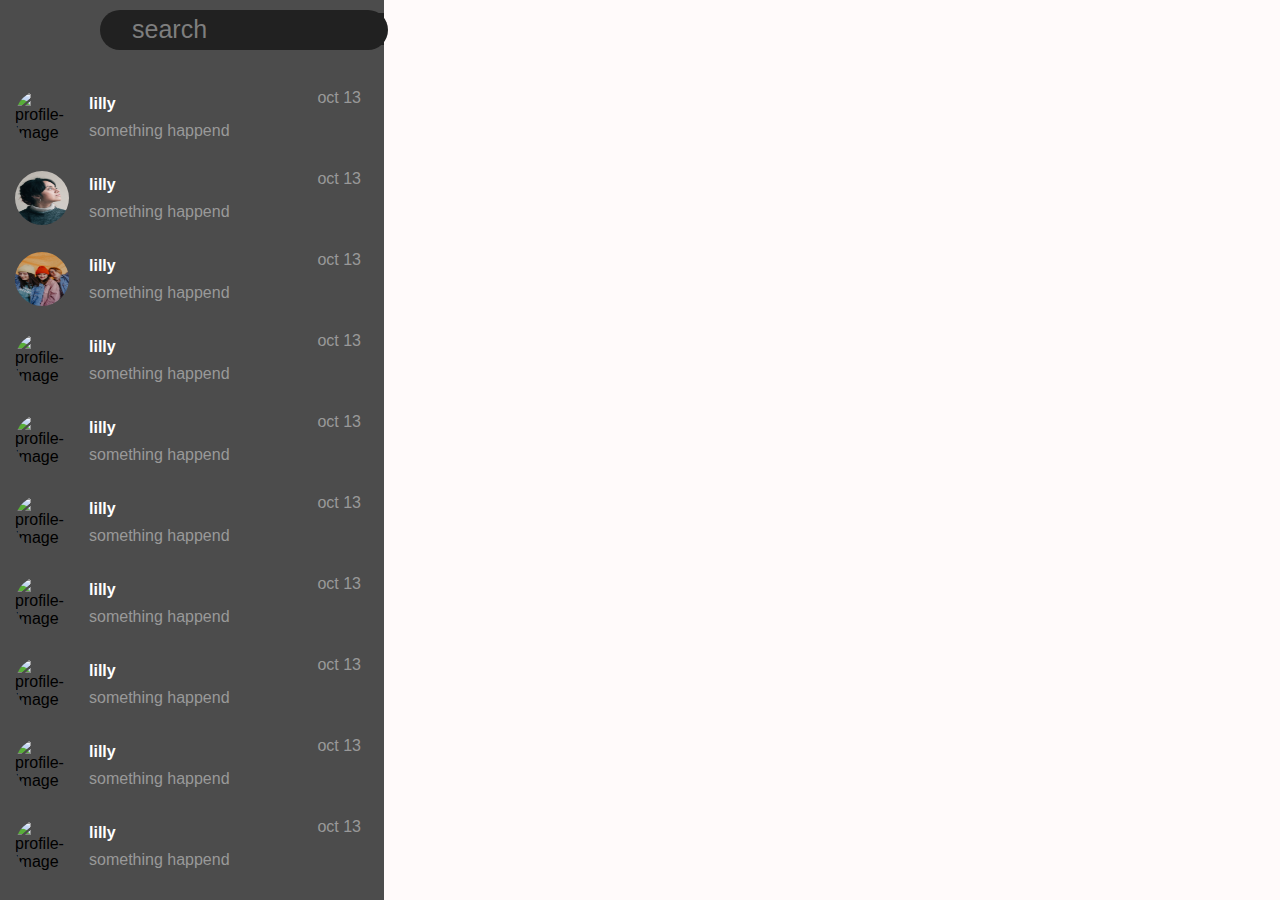
==== index.html @ 745a35b9 "added chats section" ====
<!DOCTYPE html>
<html lang="en">
<head>
    <meta charset="UTF-8">
    <meta name="viewport" content="width=device-width, initial-scale=1.0">
    <title>Talko</title>
    <link rel="stylesheet" href="styles.css">
    <script src="https://kit.fontawesome.com/d9b2fd3b1f.js" crossorigin="anonymous"></script>
</head>
<body>
    
    <div class="profiles">
       
        <div class="nav"> 
            <div class="back"></div>
            <i class="fa-solid fa-bars"></i>
            <i class="fa-solid fa-magnifying-glass"></i>
            <input class="input-search" type="text"  placeholder="search">
        </div>
        <hr>
        <div class="chats">
        <div class="chat">
            <img class="avatar" src="/images/lilly.jpg" alt="profile-image">
            <div class="info">
                <h3 class="full-name">lilly</h3>
                <div class="lastmessagetime">
                    <span class="time"> oct 13</span>
                </div>
                <div class="subtitle">
                    <p class="lastmessage">something happend</p>
                    <div class="count">20</div>
                </div>
            </div>       
        </div>
        <div class="chat">
            <img class="avatar" src="/images/stany.jpg" alt="profile-image">
            <div class="info">
                <h3 class="full-name">lilly</h3>
                <div class="lastmessagetime">
                    <span class="time"> oct 13</span>
                </div>
                <div class="subtitle">
                    <p class="lastmessage">something happend</p>
                    <div class="count">20</div>
                </div>
            </div>
            
        </div>
        <div class="chat">
            <img class="avatar" src="/images/group.jpg" alt="profile-image">
            <div class="info">
                <h3 class="full-name">lilly</h3>
                <div class="lastmessagetime">
                    <span class="time"> oct 13</span>
                </div>
                <div class="subtitle">
                    <p class="lastmessage">something happend</p>
                    <div class="count">20</div>
                </div>
            </div>
            
        </div>
        <div class="chat">
            <img class="avatar" src="/images/rahul.jpg" alt="profile-image">
            <div class="info">
                <h3 class="full-name">lilly</h3>
                <div class="lastmessagetime">
                    <span class="time"> oct 13</span>
                </div>
                <div class="subtitle">
                    <p class="lastmessage">something happend</p>
                    <div class="count">20</div>
                </div>
            </div>
            
        </div>
        <div class="chat">
            <img class="avatar" src="/images/lilly.jpg" alt="profile-image">
            <div class="info">
                <h3 class="full-name">lilly</h3>
                <div class="lastmessagetime">
                    <span class="time"> oct 13</span>
                </div>
                <div class="subtitle">
                    <p class="lastmessage">something happend</p>
                    <div class="count">20</div>
                </div>
            </div>
            
        </div>
        <div class="chat">
            <img class="avatar" src="/images/lilly.jpg" alt="profile-image">
            <div class="info">
                <h3 class="full-name">lilly</h3>
                <div class="lastmessagetime">
                    <span class="time"> oct 13</span>
                </div>
                <div class="subtitle">
                    <p class="lastmessage">something happend</p>
                    <div class="count">20</div>
                </div>
            </div>
            
        </div>
        <div class="chat">
            <img class="avatar" src="/images/lilly.jpg" alt="profile-image">
            <div class="info">
                <h3 class="full-name">lilly</h3>
                <div class="lastmessagetime">
                    <span class="time"> oct 13</span>
                </div>
                <div class="subtitle">
                    <p class="lastmessage">something happend</p>
                    <div class="count">20</div>
                </div>
            </div>
            
        </div>
        <div class="chat">
            <img class="avatar" src="/images/lilly.jpg" alt="profile-image">
            <div class="info">
                <h3 class="full-name">lilly</h3>
                <div class="lastmessagetime">
                    <span class="time"> oct 13</span>
                </div>
                <div class="subtitle">
                    <p class="lastmessage">something happend</p>
                    <div class="count">20</div>
                </div>
            </div>
            
        </div>
        <div class="chat">
            <img class="avatar" src="/images/lilly.jpg" alt="profile-image">
            <div class="info">
                <h3 class="full-name">lilly</h3>
                <div class="lastmessagetime">
                    <span class="time"> oct 13</span>
                </div>
                <div class="subtitle">
                    <p class="lastmessage">something happend</p>
                    <div class="count">20</div>
                </div>
            </div>
            
        </div>
        <div class="chat">
            <img class="avatar" src="/images/lilly.jpg" alt="profile-image">
            <div class="info">
                <h3 class="full-name">lilly</h3>
                <div class="lastmessagetime">
                    <span class="time"> oct 13</span>
                </div>
                <div class="subtitle">
                    <p class="lastmessage">something happend</p>
                    <div class="count">20</div>
                </div>
            </div>
            
        </div>
        <div class="chat">
            <img class="avatar" src="/images/lilly.jpg" alt="profile-image">
            <div class="info">
                <h3 class="full-name">lilly</h3>
                <div class="lastmessagetime">
                    <span class="time"> oct 13</span>
                </div>
                <div class="subtitle">
                    <p class="lastmessage">something happend</p>
                    <div class="count">20</div>
                </div>
            </div>
            
        </div>
        <div class="chat">
            <img class="avatar" src="/images/lilly.jpg" alt="profile-image">
            <div class="info">
                <h3 class="full-name">lilly</h3>
                <div class="lastmessagetime">
                    <span class="time"> oct 13</span>
                </div>
                <div class="subtitle">
                    <p class="lastmessage">something happend</p>
                    <div class="count">20</div>
                </div>
            </div>
            
        </div>
        <div class="chat">
            <img class="avatar" src="/images/lilly.jpg" alt="profile-image">
            <div class="info">
                <h3 class="full-name">lilly</h3>
                <div class="lastmessagetime">
                    <span class="time"> oct 13</span>
                </div>
                <div class="subtitle">
                    <p class="lastmessage">something happend</p>
                    <div class="count">20</div>
                </div>
            </div>
            
        </div>
     </div>
        
    </div>
    
</body>
</html>
---- styles.css ----
body{
    padding: 0;
    margin: 0;
    background-color: snow;
    font-family: Arial, Helvetica, sans-serif;
    overflow:hidden;
  
}
.fa-bars{
    color: #7e7e7e;
    position: absolute;
    top: 12px;
    left: 40px;
    font-size: 25px;

}
.info{
    text-align: left;
}
.full-name{
    position: relative;
    top: 15px;
    left: 10px;
    font-size: 1rem;
    margin-top: 5px;
    color: #ffffff;
}
.lastmessage{
    position: relative;
    bottom: 10px;
    left: 10px;
    font-size: 1rem;
    color:#999999 ;
    margin: 0;
}

.avatar{
    float: left;
    padding: 10px;
    height: 54px;
    width: 54px;
    border-radius: 50%;
}
.chats{
    margin-top: 70px;
}
.chat:hover{
    background-color: #8774e1;
}
.chat{
    border-radius: 15px;
    padding: 0;
    position: relative;
    left: 5px;
}
 
.time{
    display: flex;
    justify-content: flex-end;
    position: relative;
    right: 28px;
    bottom: 25px;
    padding: 0;
    margin: 0;
    color: #999999;
}
.subtitle{
    padding: 0;
    margin: 0;
    display: flex;
    flex-direction: row;
    
}
.count{
    color: #ffffff;
    border-radius: 50%;
    position: relative;
    bottom: 15px;
    left: 190px;
    width: 24px;
    height: 24px;
    display: flex;
    justify-content: center;
    align-items: center;
    padding: 0;
    margin: 0;
    font-size: 15px;
    background-color:#8774e1;
}
.fa-magnifying-glass{
   
    color: #7e7e7e;
    margin-top: 10px;
    position: absolute;
    top: 12px;
    left: 110px;
}
.profiles{
    background-color: #4c4c4c;
    height:100vh;
    margin: 0;
    padding: 0;
    position: relative;
    width: 30%;
    overflow-y: scroll;
    overflow-x: hidden;
}
::-webkit-scrollbar {
    width: 10px;
}
::-webkit-scrollbar-track{
    background:#4c4c4c ;
} 
::-webkit-scrollbar-thumb{
    background-color: #919191;
    border-radius: 10px ;
}



::placeholder{
    font-size: 25px;
    position: absolute;
    color: #7e7e7e;
}
.input-search:focus {
    outline: none;
    
}
.input-search{
    color: aliceblue;
    background-color: #212121;
    border-style: none;
    border-color: #212121;
    position: absolute;
    top: 3px;
    left: 130px;
    font-size: 25px;
    height: 30px;
    width: 65%;
    margin-top: 10px;

}

.back{
    display: flex;
    color: aliceblue;
    background-color: #212121;
    border-style: none;
    border-radius: 20px;
    position: absolute;
    left: 100px;
    height: 40px;
    width: 75%;
    margin-top: 10px;
   

}




.nav{
    position: fixed;
    padding: 0;
    margin: 0;
    width: 30%;
    height: 50px;
    background-color: #4c4c4c;
    z-index: 1;
}
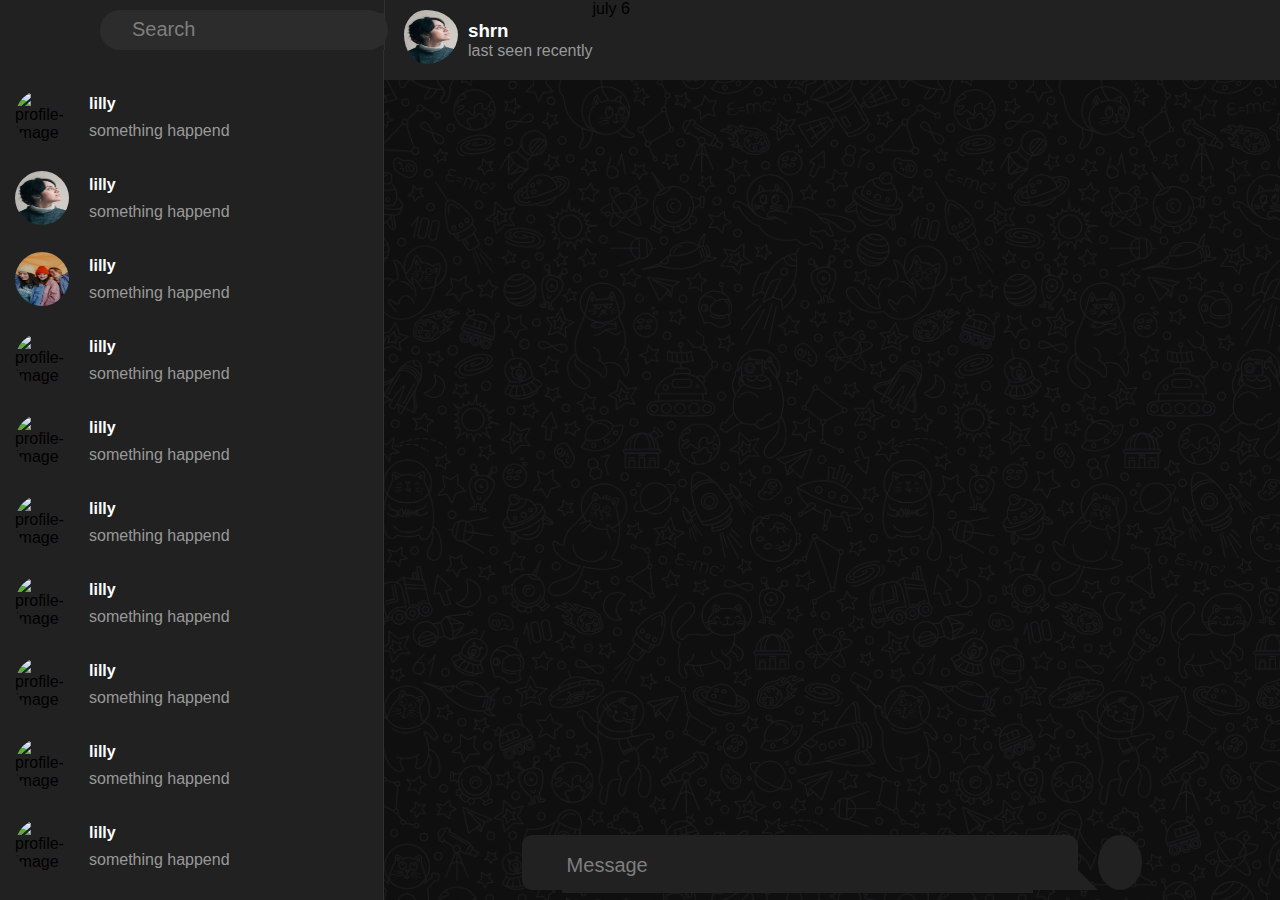
==== commit fdeea503: "added input message section" ====
--- a/index.html
+++ b/index.html
@@ -5,6 +5,7 @@
     <meta name="viewport" content="width=device-width, initial-scale=1.0">
     <title>Talko</title>
     <link rel="stylesheet" href="styles.css">
+    <link rel="stylesheet" href="chats.css">
     <script src="https://kit.fontawesome.com/d9b2fd3b1f.js" crossorigin="anonymous"></script>
 </head>
 <body>
@@ -14,8 +15,8 @@
         <div class="nav"> 
             <div class="back"></div>
             <i class="fa-solid fa-bars"></i>
-            <i class="fa-solid fa-magnifying-glass"></i>
-            <input class="input-search" type="text"  placeholder="search">
+            <i class="fa-solid fa-magnifying-glass chat-search-icon"></i>
+            <input class="input-search" type="text"  placeholder="Search">
         </div>
         <hr>
         <div class="chats">
@@ -203,6 +204,64 @@
      </div>
         
     </div>
-    
+
+    <div class="chat-box">
+        <div class="chat-info">
+            <img class="user-image" src="images/stany.jpg" alt="profile-image">
+            <div class="user-info">
+                <h3 class="user-name">shrn</h3>
+                <p class="last-seen">last seen recently</p>
+            </div>
+            <div class="actions">
+                <i class="fa-solid fa-magnifying-glass message-search-icon"></i>       
+                 <i class="fa-solid fa-phone"></i>
+                <i class="fa-solid fa-ellipsis-vertical"></i>     
+            </div>
+            <div class="convo-box">
+                <div class="convo">
+                    <div class="date">
+                        <span>july 6</span>
+                    </div>
+                    <div class="message">
+                        <div class="tail"></div>
+                        <div class="message-box">
+                            <div class="message-content">                            </div>
+                            <div class="message-time">
+                            </div>
+                            <div class="ticks">
+
+                            </div>
+                        </div>
+                    </div>
+                    <div class="message-input">
+                       <div class="input-container">
+                            <div class="input-box">
+                                    <i class="fa-regular fa-face-smile smile-emoji"></i>
+                                   
+            
+                               
+                                    <input class="input-message" type="text" placeholder="Message">
+                
+                                     <i class="fa-solid fa-paperclip paperclip-emoji"></i>
+                            </div>
+                            <div class="input-tail"></div>
+                       </div>
+                       <div class="mic">
+                        <i class="fa-solid fa-microphone microphone-emoji"></i>
+
+                       </div>
+
+                    </div>
+                    
+                </div>
+                <div class="chat-input">
+
+                </div>
+
+
+            </div>
+
+        </div>
+    </div>
 </body>
 </html>--- a/styles.css
+++ b/styles.css
@@ -1,125 +1,16 @@
 body{
     padding: 0;
     margin: 0;
-    background-color: snow;
+    background-color: #0f0f0f;
     font-family: Arial, Helvetica, sans-serif;
-    overflow:hidden;
+    /* overflow:hidden; */
+    background-image: url("images/tg_background.png");
+    background-size: 500px;
   
 }
-.fa-bars{
-    color: #7e7e7e;
-    position: absolute;
-    top: 12px;
-    left: 40px;
-    font-size: 25px;
-
-}
-.info{
-    text-align: left;
-}
-.full-name{
-    position: relative;
-    top: 15px;
-    left: 10px;
-    font-size: 1rem;
-    margin-top: 5px;
-    color: #ffffff;
-}
-.lastmessage{
-    position: relative;
-    bottom: 10px;
-    left: 10px;
-    font-size: 1rem;
-    color:#999999 ;
-    margin: 0;
-}
-
-.avatar{
-    float: left;
-    padding: 10px;
-    height: 54px;
-    width: 54px;
-    border-radius: 50%;
-}
-.chats{
-    margin-top: 70px;
-}
-.chat:hover{
-    background-color: #8774e1;
-}
-.chat{
-    border-radius: 15px;
-    padding: 0;
-    position: relative;
-    left: 5px;
-}
- 
-.time{
-    display: flex;
-    justify-content: flex-end;
-    position: relative;
-    right: 28px;
-    bottom: 25px;
-    padding: 0;
-    margin: 0;
-    color: #999999;
-}
-.subtitle{
-    padding: 0;
-    margin: 0;
-    display: flex;
-    flex-direction: row;
-    
-}
-.count{
-    color: #ffffff;
-    border-radius: 50%;
-    position: relative;
-    bottom: 15px;
-    left: 190px;
-    width: 24px;
-    height: 24px;
-    display: flex;
-    justify-content: center;
-    align-items: center;
-    padding: 0;
-    margin: 0;
-    font-size: 15px;
-    background-color:#8774e1;
-}
-.fa-magnifying-glass{
-   
-    color: #7e7e7e;
-    margin-top: 10px;
-    position: absolute;
-    top: 12px;
-    left: 110px;
-}
-.profiles{
-    background-color: #4c4c4c;
-    height:100vh;
-    margin: 0;
-    padding: 0;
-    position: relative;
-    width: 30%;
-    overflow-y: scroll;
-    overflow-x: hidden;
-}
-::-webkit-scrollbar {
-    width: 10px;
-}
-::-webkit-scrollbar-track{
-    background:#4c4c4c ;
-} 
-::-webkit-scrollbar-thumb{
-    background-color: #919191;
-    border-radius: 10px ;
-}
-
-
 
 ::placeholder{
-    font-size: 25px;
+    font-size: 20px;
     position: absolute;
     color: #7e7e7e;
 }
@@ -128,24 +19,23 @@
     
 }
 .input-search{
-    color: aliceblue;
-    background-color: #212121;
+  
+    background-color: #2c2c2c;
     border-style: none;
-    border-color: #212121;
     position: absolute;
     top: 3px;
     left: 130px;
-    font-size: 25px;
+    font-size: 20px;
     height: 30px;
     width: 65%;
     margin-top: 10px;
-
+    
 }
 
 .back{
     display: flex;
     color: aliceblue;
-    background-color: #212121;
+    background-color: #2c2c2c;
     border-style: none;
     border-radius: 20px;
     position: absolute;
@@ -153,19 +43,189 @@
     height: 40px;
     width: 75%;
     margin-top: 10px;
-   
-
-}
-
-
-
-
+    
+    
+}
 .nav{
     position: fixed;
     padding: 0;
     margin: 0;
     width: 30%;
     height: 50px;
-    background-color: #4c4c4c;
-    z-index: 1;
-}+    background-color: #212121;
+    z-index: 999;
+    border-right: 1px solid #303030;
+
+}
+.chat-search-icon{
+    
+    color: #7e7e7e;
+    margin-top: 10px;
+    position: absolute;
+    top: 12px;
+    left: 110px;
+}
+.fa-bars{
+    color: #7e7e7e;
+    position: absolute;
+    top: 12px;
+    left: 40px;
+    font-size: 25px;
+
+}
+.chat-box{
+    padding: 0;
+    margin: 0;
+    float: right;
+   
+    height: 100vh;
+    width: 70%;
+}
+.chat-info{
+    background-color: #212121;
+    width: 100%;
+    height: 80px;
+}
+.user-info{
+    position: relative;
+    top: 20px;
+    float: left;
+}
+.user-name{
+    color: #ffffff;
+    padding: 0;
+    margin: 0
+}
+.last-seen{
+    color: #999999;
+    padding: 0;
+    margin: 0
+}
+
+.user-image{
+    float: left;
+    padding: 10px 10px 5px 20px;
+    height: 54px;
+    width: 54px;
+    border-radius: 50%;
+}
+.actions{
+  float: right;
+  margin-top: 30px;
+  color: #ffffff;
+  font-size: 24px;
+
+}
+.actions>i{
+
+    margin-right: 24px;
+}
+.convo-box{
+    display: flex;
+    height: 100vh;
+    position: relative;
+}
+.convo{
+    background-color: ;
+}
+.message{
+}
+.message-box{
+    padding: 8px;
+    border-radius: 20px 20px 20px 0;
+    display: inline-block;
+    margin: 0;
+    margin-left: -4px;
+}
+.tail{
+    margin: 0;
+    vertical-align: bottom;
+    display: inline-block;
+    width: 0;
+	height: 0;
+	border-top: 12px solid transparent;
+	border-right: 10px solid transparent;
+	border-bottom: 0px solid transparent;
+}
+.message-content{
+    display: inline;
+}
+.message-time{
+    display: inline;
+}
+.message-input{
+   display: flex;
+   justify-content: center;
+   position: fixed;
+    bottom: 10px;
+    right: 10%;
+    width: 50%;
+    height: 55px;
+    border-radius: ;
+}
+.input-container{
+    display: flex;
+    flex-direction: row;
+    width: 90%;
+    height: 55px;
+    background-color: transparent;
+
+}
+
+.input-box{
+    display: flex;
+    align-items: center;
+    width: calc(100% - 20px);
+    height: 55px;
+    border-radius: 10px 10px 0 10px;
+    background-color: #212121;
+}
+.input-tail{
+    margin-top: 35px;
+    width: 0;
+    height: 0;
+    border-top: 20px solid transparent;
+    border-right: 0px solid transparent;
+    border-left: 20px solid #212121;
+}
+.mic{
+    width: 7%;
+    height: 55px;
+    background-color: #212121;
+    border-radius: 50%;
+}
+.smile-emoji{   
+    padding: 20px;
+    font-size: 24px;
+    color: #7e7e7e;
+}
+.paperclip-emoji{
+    font-size: 24px;
+    color: #7e7e7e;
+}
+.input-message{
+    color: #ffffff;
+    font-size: 20px;
+    width: 83%;
+    height: 46px;
+    margin-top: 5px;
+    background-color: #212121;
+    padding: 5px;
+    border-style: none;
+}
+.input-message:focus{
+    outline: none;
+}
+.microphone-emoji{
+    display: flex;
+    justify-content: center;
+    align-items: center;
+    height: 55px;
+    font-size: 24px;
+    color: #7e7e7e;
+}
+
+
+
+
+
--- a/chats.css
+++ b/chats.css
@@ -0,0 +1,100 @@
+.info{
+    text-align: left;
+}
+.full-name{
+    position: relative;
+    top: 15px;
+    left: 10px;
+    font-size: 1rem;
+    margin-top: 5px;
+    color: #ffffff;
+}
+.lastmessage{
+    position: relative;
+    bottom: 10px;
+    left: 10px;
+    font-size: 1rem;
+    color:#999999 ;
+    margin: 0;
+}
+
+.avatar{
+    float: left;
+    padding: 10px;
+    height: 54px;
+    width: 54px;
+    border-radius: 50%;
+}
+.chats{
+    
+    margin-top: 70px;
+}
+.chat:hover{
+    background-color: #8774e1;
+}
+.chat{
+    border-radius: 15px;
+    padding: 0;
+    position: relative;
+    left: 5px;
+}
+
+.time{
+    
+    position: relative;
+    left: 320px;
+    bottom: 25px;
+    padding: 0;
+    margin: 0;
+    color: #999999;
+}
+.subtitle{
+    padding: 0;
+    margin: 0;
+    display: flex;
+    flex-direction: row;
+    
+}
+.count{
+    color: #ffffff;
+    border-radius: 50%;
+    position: relative;
+    bottom: 15px;
+    left: 190px;
+    width: 24px;
+    height: 24px;
+    display: flex;
+    justify-content: center;
+    align-items: center;
+    padding: 0;
+    margin: 0;
+    font-size: 15px;
+    background-color:#8774e1;
+}
+
+.profiles{
+    float: left;
+    background-color: #212121;
+    height:100vh;
+    margin: 0;
+    padding: 0;
+    width: calc(30% - 1px);
+    overflow-y: hidden;
+    overflow-x: hidden;
+    border-right: 1px solid #303030;
+}
+::-webkit-scrollbar {
+    width: 10px;
+}
+::-webkit-scrollbar-track{
+    background:#4c4c4c ;
+} 
+::-webkit-scrollbar-thumb{
+    background-color: #919191;
+    border-radius: 10px ;
+}
+.profiles:hover{
+    overflow-y: scroll;
+    margin-right: 0;
+}
+
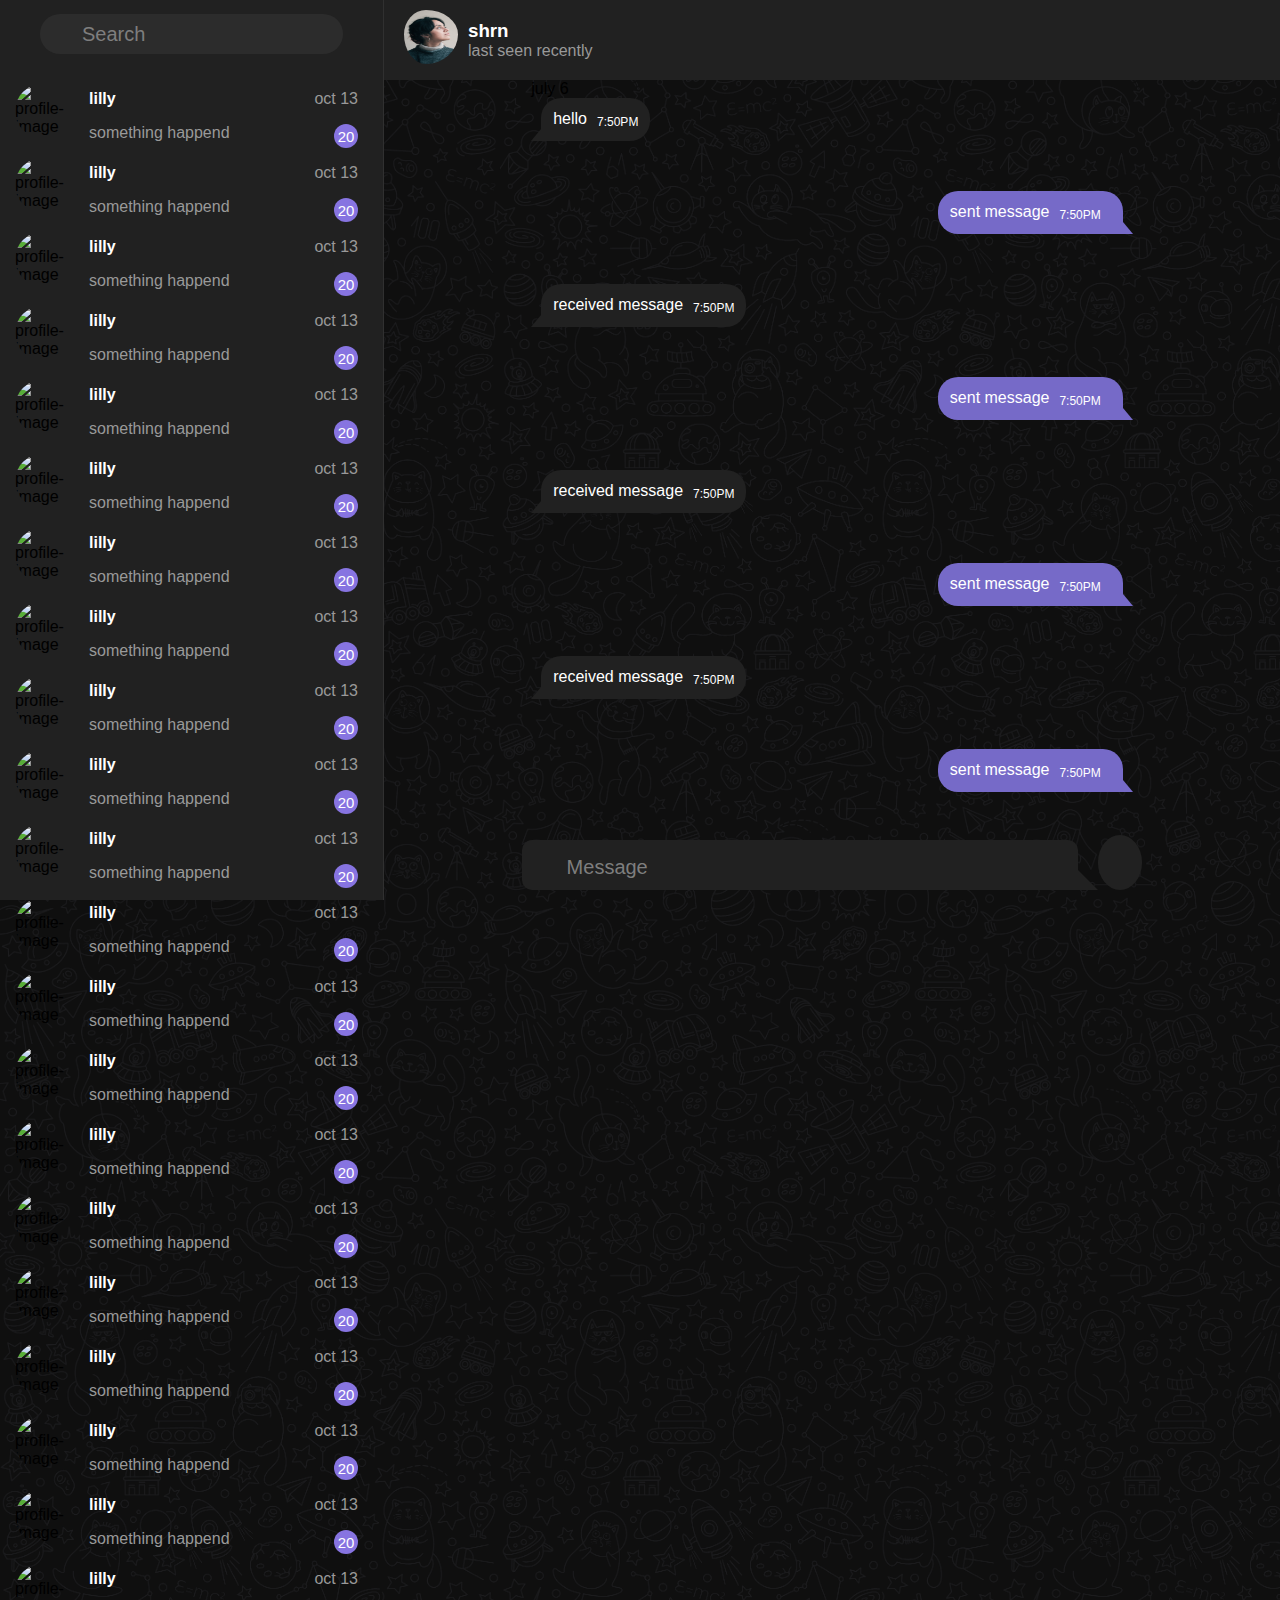
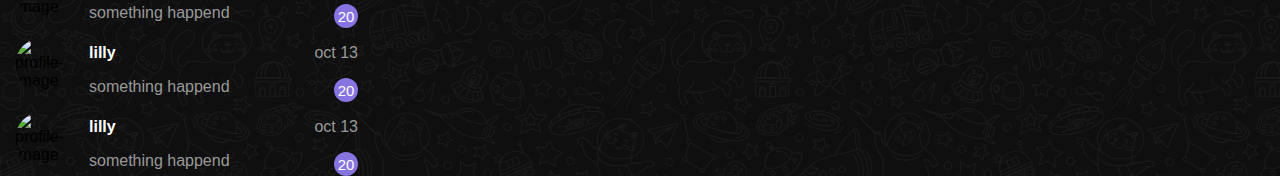
==== commit 020a71c9: "completed the chat window without data" ====
--- a/index.html
+++ b/index.html
@@ -9,199 +9,317 @@
     <script src="https://kit.fontawesome.com/d9b2fd3b1f.js" crossorigin="anonymous"></script>
 </head>
 <body>
-    
     <div class="profiles">
+        <div class="nav"> 
+            <i class="fa-solid fa-bars"></i>
+            <div class="back">
+                <i class="fa-solid fa-magnifying-glass chat-search-icon"></i>
+                <input class="input-search" type="text"  placeholder="Search">
+            </div>
+        </div>
        
-        <div class="nav"> 
-            <div class="back"></div>
-            <i class="fa-solid fa-bars"></i>
-            <i class="fa-solid fa-magnifying-glass chat-search-icon"></i>
-            <input class="input-search" type="text"  placeholder="Search">
+        <div class="chats">
+            <div class="chat">
+                <img class="avatar" src="/images/lilly.jpg" alt="profile-image">
+                <div class="info">
+                    <div class="chatname-time">
+                        <h3 class="full-name">lilly</h3>
+                        <span class="time"> oct 13</span>
+                    </div>
+                    <div class="subtitle">
+                        <p class="lastmessage">something happend</p>
+                        <div class="count">20</div>
+                    </div>
+                </div>       
+            </div>
+            <div class="chat">
+                <img class="avatar" src="/images/lilly.jpg" alt="profile-image">
+                <div class="info">
+                    <div class="chatname-time">
+                        <h3 class="full-name">lilly</h3>
+                        <span class="time"> oct 13</span>
+                    </div>
+                    <div class="subtitle">
+                        <p class="lastmessage">something happend</p>
+                        <div class="count">20</div>
+                    </div>
+                </div>       
+            </div>
+            <div class="chat">
+                <img class="avatar" src="/images/lilly.jpg" alt="profile-image">
+                <div class="info">
+                    <div class="chatname-time">
+                        <h3 class="full-name">lilly</h3>
+                        <span class="time"> oct 13</span>
+                    </div>
+                    <div class="subtitle">
+                        <p class="lastmessage">something happend</p>
+                        <div class="count">20</div>
+                    </div>
+                </div>       
+            </div>
+            <div class="chat">
+                <img class="avatar" src="/images/lilly.jpg" alt="profile-image">
+                <div class="info">
+                    <div class="chatname-time">
+                        <h3 class="full-name">lilly</h3>
+                        <span class="time"> oct 13</span>
+                    </div>
+                    <div class="subtitle">
+                        <p class="lastmessage">something happend</p>
+                        <div class="count">20</div>
+                    </div>
+                </div>       
+            </div>
+            <div class="chat">
+                <img class="avatar" src="/images/lilly.jpg" alt="profile-image">
+                <div class="info">
+                    <div class="chatname-time">
+                        <h3 class="full-name">lilly</h3>
+                        <span class="time"> oct 13</span>
+                    </div>
+                    <div class="subtitle">
+                        <p class="lastmessage">something happend</p>
+                        <div class="count">20</div>
+                    </div>
+                </div>       
+            </div>
+            <div class="chat">
+                <img class="avatar" src="/images/lilly.jpg" alt="profile-image">
+                <div class="info">
+                    <div class="chatname-time">
+                        <h3 class="full-name">lilly</h3>
+                        <span class="time"> oct 13</span>
+                    </div>
+                    <div class="subtitle">
+                        <p class="lastmessage">something happend</p>
+                        <div class="count">20</div>
+                    </div>
+                </div>       
+            </div>
+            <div class="chat">
+                <img class="avatar" src="/images/lilly.jpg" alt="profile-image">
+                <div class="info">
+                    <div class="chatname-time">
+                        <h3 class="full-name">lilly</h3>
+                        <span class="time"> oct 13</span>
+                    </div>
+                    <div class="subtitle">
+                        <p class="lastmessage">something happend</p>
+                        <div class="count">20</div>
+                    </div>
+                </div>       
+            </div>
+            <div class="chat">
+                <img class="avatar" src="/images/lilly.jpg" alt="profile-image">
+                <div class="info">
+                    <div class="chatname-time">
+                        <h3 class="full-name">lilly</h3>
+                        <span class="time"> oct 13</span>
+                    </div>
+                    <div class="subtitle">
+                        <p class="lastmessage">something happend</p>
+                        <div class="count">20</div>
+                    </div>
+                </div>       
+            </div>
+            <div class="chat">
+                <img class="avatar" src="/images/lilly.jpg" alt="profile-image">
+                <div class="info">
+                    <div class="chatname-time">
+                        <h3 class="full-name">lilly</h3>
+                        <span class="time"> oct 13</span>
+                    </div>
+                    <div class="subtitle">
+                        <p class="lastmessage">something happend</p>
+                        <div class="count">20</div>
+                    </div>
+                </div>       
+            </div>
+            <div class="chat">
+                <img class="avatar" src="/images/lilly.jpg" alt="profile-image">
+                <div class="info">
+                    <div class="chatname-time">
+                        <h3 class="full-name">lilly</h3>
+                        <span class="time"> oct 13</span>
+                    </div>
+                    <div class="subtitle">
+                        <p class="lastmessage">something happend</p>
+                        <div class="count">20</div>
+                    </div>
+                </div>       
+            </div>
+            <div class="chat">
+                <img class="avatar" src="/images/lilly.jpg" alt="profile-image">
+                <div class="info">
+                    <div class="chatname-time">
+                        <h3 class="full-name">lilly</h3>
+                        <span class="time"> oct 13</span>
+                    </div>
+                    <div class="subtitle">
+                        <p class="lastmessage">something happend</p>
+                        <div class="count">20</div>
+                    </div>
+                </div>       
+            </div>
+            <div class="chat">
+                <img class="avatar" src="/images/lilly.jpg" alt="profile-image">
+                <div class="info">
+                    <div class="chatname-time">
+                        <h3 class="full-name">lilly</h3>
+                        <span class="time"> oct 13</span>
+                    </div>
+                    <div class="subtitle">
+                        <p class="lastmessage">something happend</p>
+                        <div class="count">20</div>
+                    </div>
+                </div>       
+            </div>
+            <div class="chat">
+                <img class="avatar" src="/images/lilly.jpg" alt="profile-image">
+                <div class="info">
+                    <div class="chatname-time">
+                        <h3 class="full-name">lilly</h3>
+                        <span class="time"> oct 13</span>
+                    </div>
+                    <div class="subtitle">
+                        <p class="lastmessage">something happend</p>
+                        <div class="count">20</div>
+                    </div>
+                </div>       
+            </div>
+            <div class="chat">
+                <img class="avatar" src="/images/lilly.jpg" alt="profile-image">
+                <div class="info">
+                    <div class="chatname-time">
+                        <h3 class="full-name">lilly</h3>
+                        <span class="time"> oct 13</span>
+                    </div>
+                    <div class="subtitle">
+                        <p class="lastmessage">something happend</p>
+                        <div class="count">20</div>
+                    </div>
+                </div>       
+            </div>
+            <div class="chat">
+                <img class="avatar" src="/images/lilly.jpg" alt="profile-image">
+                <div class="info">
+                    <div class="chatname-time">
+                        <h3 class="full-name">lilly</h3>
+                        <span class="time"> oct 13</span>
+                    </div>
+                    <div class="subtitle">
+                        <p class="lastmessage">something happend</p>
+                        <div class="count">20</div>
+                    </div>
+                </div>       
+            </div>
+            <div class="chat">
+                <img class="avatar" src="/images/lilly.jpg" alt="profile-image">
+                <div class="info">
+                    <div class="chatname-time">
+                        <h3 class="full-name">lilly</h3>
+                        <span class="time"> oct 13</span>
+                    </div>
+                    <div class="subtitle">
+                        <p class="lastmessage">something happend</p>
+                        <div class="count">20</div>
+                    </div>
+                </div>       
+            </div>
+            <div class="chat">
+                <img class="avatar" src="/images/lilly.jpg" alt="profile-image">
+                <div class="info">
+                    <div class="chatname-time">
+                        <h3 class="full-name">lilly</h3>
+                        <span class="time"> oct 13</span>
+                    </div>
+                    <div class="subtitle">
+                        <p class="lastmessage">something happend</p>
+                        <div class="count">20</div>
+                    </div>
+                </div>       
+            </div>
+            <div class="chat">
+                <img class="avatar" src="/images/lilly.jpg" alt="profile-image">
+                <div class="info">
+                    <div class="chatname-time">
+                        <h3 class="full-name">lilly</h3>
+                        <span class="time"> oct 13</span>
+                    </div>
+                    <div class="subtitle">
+                        <p class="lastmessage">something happend</p>
+                        <div class="count">20</div>
+                    </div>
+                </div>       
+            </div>
+            <div class="chat">
+                <img class="avatar" src="/images/lilly.jpg" alt="profile-image">
+                <div class="info">
+                    <div class="chatname-time">
+                        <h3 class="full-name">lilly</h3>
+                        <span class="time"> oct 13</span>
+                    </div>
+                    <div class="subtitle">
+                        <p class="lastmessage">something happend</p>
+                        <div class="count">20</div>
+                    </div>
+                </div>       
+            </div>
+            <div class="chat">
+                <img class="avatar" src="/images/lilly.jpg" alt="profile-image">
+                <div class="info">
+                    <div class="chatname-time">
+                        <h3 class="full-name">lilly</h3>
+                        <span class="time"> oct 13</span>
+                    </div>
+                    <div class="subtitle">
+                        <p class="lastmessage">something happend</p>
+                        <div class="count">20</div>
+                    </div>
+                </div>       
+            </div>
+            <div class="chat">
+                <img class="avatar" src="/images/lilly.jpg" alt="profile-image">
+                <div class="info">
+                    <div class="chatname-time">
+                        <h3 class="full-name">lilly</h3>
+                        <span class="time"> oct 13</span>
+                    </div>
+                    <div class="subtitle">
+                        <p class="lastmessage">something happend</p>
+                        <div class="count">20</div>
+                    </div>
+                </div>       
+            </div>
+            <div class="chat">
+                <img class="avatar" src="/images/lilly.jpg" alt="profile-image">
+                <div class="info">
+                    <div class="chatname-time">
+                        <h3 class="full-name">lilly</h3>
+                        <span class="time"> oct 13</span>
+                    </div>
+                    <div class="subtitle">
+                        <p class="lastmessage">something happend</p>
+                        <div class="count">20</div>
+                    </div>
+                </div>       
+            </div>
+            <div class="chat">
+                <img class="avatar" src="/images/lilly.jpg" alt="profile-image">
+                <div class="info">
+                    <div class="chatname-time">
+                        <h3 class="full-name">lilly</h3>
+                        <span class="time"> oct 13</span>
+                    </div>
+                    <div class="subtitle">
+                        <p class="lastmessage">something happend</p>
+                        <div class="count">20</div>
+                    </div>
+                </div>       
+            </div>
+        
         </div>
-        <hr>
-        <div class="chats">
-        <div class="chat">
-            <img class="avatar" src="/images/lilly.jpg" alt="profile-image">
-            <div class="info">
-                <h3 class="full-name">lilly</h3>
-                <div class="lastmessagetime">
-                    <span class="time"> oct 13</span>
-                </div>
-                <div class="subtitle">
-                    <p class="lastmessage">something happend</p>
-                    <div class="count">20</div>
-                </div>
-            </div>       
-        </div>
-        <div class="chat">
-            <img class="avatar" src="/images/stany.jpg" alt="profile-image">
-            <div class="info">
-                <h3 class="full-name">lilly</h3>
-                <div class="lastmessagetime">
-                    <span class="time"> oct 13</span>
-                </div>
-                <div class="subtitle">
-                    <p class="lastmessage">something happend</p>
-                    <div class="count">20</div>
-                </div>
-            </div>
-            
-        </div>
-        <div class="chat">
-            <img class="avatar" src="/images/group.jpg" alt="profile-image">
-            <div class="info">
-                <h3 class="full-name">lilly</h3>
-                <div class="lastmessagetime">
-                    <span class="time"> oct 13</span>
-                </div>
-                <div class="subtitle">
-                    <p class="lastmessage">something happend</p>
-                    <div class="count">20</div>
-                </div>
-            </div>
-            
-        </div>
-        <div class="chat">
-            <img class="avatar" src="/images/rahul.jpg" alt="profile-image">
-            <div class="info">
-                <h3 class="full-name">lilly</h3>
-                <div class="lastmessagetime">
-                    <span class="time"> oct 13</span>
-                </div>
-                <div class="subtitle">
-                    <p class="lastmessage">something happend</p>
-                    <div class="count">20</div>
-                </div>
-            </div>
-            
-        </div>
-        <div class="chat">
-            <img class="avatar" src="/images/lilly.jpg" alt="profile-image">
-            <div class="info">
-                <h3 class="full-name">lilly</h3>
-                <div class="lastmessagetime">
-                    <span class="time"> oct 13</span>
-                </div>
-                <div class="subtitle">
-                    <p class="lastmessage">something happend</p>
-                    <div class="count">20</div>
-                </div>
-            </div>
-            
-        </div>
-        <div class="chat">
-            <img class="avatar" src="/images/lilly.jpg" alt="profile-image">
-            <div class="info">
-                <h3 class="full-name">lilly</h3>
-                <div class="lastmessagetime">
-                    <span class="time"> oct 13</span>
-                </div>
-                <div class="subtitle">
-                    <p class="lastmessage">something happend</p>
-                    <div class="count">20</div>
-                </div>
-            </div>
-            
-        </div>
-        <div class="chat">
-            <img class="avatar" src="/images/lilly.jpg" alt="profile-image">
-            <div class="info">
-                <h3 class="full-name">lilly</h3>
-                <div class="lastmessagetime">
-                    <span class="time"> oct 13</span>
-                </div>
-                <div class="subtitle">
-                    <p class="lastmessage">something happend</p>
-                    <div class="count">20</div>
-                </div>
-            </div>
-            
-        </div>
-        <div class="chat">
-            <img class="avatar" src="/images/lilly.jpg" alt="profile-image">
-            <div class="info">
-                <h3 class="full-name">lilly</h3>
-                <div class="lastmessagetime">
-                    <span class="time"> oct 13</span>
-                </div>
-                <div class="subtitle">
-                    <p class="lastmessage">something happend</p>
-                    <div class="count">20</div>
-                </div>
-            </div>
-            
-        </div>
-        <div class="chat">
-            <img class="avatar" src="/images/lilly.jpg" alt="profile-image">
-            <div class="info">
-                <h3 class="full-name">lilly</h3>
-                <div class="lastmessagetime">
-                    <span class="time"> oct 13</span>
-                </div>
-                <div class="subtitle">
-                    <p class="lastmessage">something happend</p>
-                    <div class="count">20</div>
-                </div>
-            </div>
-            
-        </div>
-        <div class="chat">
-            <img class="avatar" src="/images/lilly.jpg" alt="profile-image">
-            <div class="info">
-                <h3 class="full-name">lilly</h3>
-                <div class="lastmessagetime">
-                    <span class="time"> oct 13</span>
-                </div>
-                <div class="subtitle">
-                    <p class="lastmessage">something happend</p>
-                    <div class="count">20</div>
-                </div>
-            </div>
-            
-        </div>
-        <div class="chat">
-            <img class="avatar" src="/images/lilly.jpg" alt="profile-image">
-            <div class="info">
-                <h3 class="full-name">lilly</h3>
-                <div class="lastmessagetime">
-                    <span class="time"> oct 13</span>
-                </div>
-                <div class="subtitle">
-                    <p class="lastmessage">something happend</p>
-                    <div class="count">20</div>
-                </div>
-            </div>
-            
-        </div>
-        <div class="chat">
-            <img class="avatar" src="/images/lilly.jpg" alt="profile-image">
-            <div class="info">
-                <h3 class="full-name">lilly</h3>
-                <div class="lastmessagetime">
-                    <span class="time"> oct 13</span>
-                </div>
-                <div class="subtitle">
-                    <p class="lastmessage">something happend</p>
-                    <div class="count">20</div>
-                </div>
-            </div>
-            
-        </div>
-        <div class="chat">
-            <img class="avatar" src="/images/lilly.jpg" alt="profile-image">
-            <div class="info">
-                <h3 class="full-name">lilly</h3>
-                <div class="lastmessagetime">
-                    <span class="time"> oct 13</span>
-                </div>
-                <div class="subtitle">
-                    <p class="lastmessage">something happend</p>
-                    <div class="count">20</div>
-                </div>
-            </div>
-            
-        </div>
-     </div>
         
     </div>
 
@@ -217,50 +335,317 @@
                  <i class="fa-solid fa-phone"></i>
                 <i class="fa-solid fa-ellipsis-vertical"></i>     
             </div>
-            <div class="convo-box">
-                <div class="convo">
-                    <div class="date">
-                        <span>july 6</span>
-                    </div>
-                    <div class="message">
-                        <div class="tail"></div>
-                        <div class="message-box">
-                            <div class="message-content">                            </div>
-                            <div class="message-time">
-                            </div>
-                            <div class="ticks">
+            
+        </div>
+        <div class="convo-box">
+            <div class="convo">
+                <div class="date">
+                    <span>july 6</span>
+                </div>
+                <div class="received-message">
+                    <div class="received-tail"></div>
+                    <div class="received-message-box">
+                        <div class="message-content">    
+                            hello    
+                        </div>
+                        <div class="message-time">
+                            7:50PM
+                        </div>
+                    </div>
+                </div>
+                <div class="sent-message">
+                    <div class="sent-tail"></div>
+                    <div class="sent-message-box">
+                        <div class="message-content">    
+                            sent message   
+                        </div>
+                        <div class="message-time">
+                            7:50PM
+                        </div>
+                        <div class="ticks">
+                            <i class="fa-solid fa-check-double"></i>       
+                        </div>
+                    </div>
+                </div>
+                <div class="received-message">
+                    <div class="received-tail"></div>
+                    <div class="received-message-box">
+                        <div class="message-content">    
+                            received message   
+                        </div>
+                        <div class="message-time">
+                            7:50PM
+                        </div>
+                    </div>
+                </div>
+                <div class="sent-message">
+                    <div class="sent-tail"></div>
+                    <div class="sent-message-box">
+                        <div class="message-content">    
+                            sent message   
+                        </div>
+                        <div class="message-time">
+                            7:50PM
+                        </div>
+                        <div class="ticks">
+                            <i class="fa-solid fa-check-double"></i>       
+                        </div>
+                    </div>
+                </div>
+                <div class="received-message">
+                    <div class="received-tail"></div>
+                    <div class="received-message-box">
+                        <div class="message-content">    
+                            received message   
+                        </div>
+                        <div class="message-time">
+                            7:50PM
+                        </div>
+                    </div>
+                </div>
+                <div class="sent-message">
+                    <div class="sent-tail"></div>
+                    <div class="sent-message-box">
+                        <div class="message-content">    
+                            sent message   
+                        </div>
+                        <div class="message-time">
+                            7:50PM
+                        </div>
+                        <div class="ticks">
+                            <i class="fa-solid fa-check-double"></i>       
+                        </div>
+                    </div>
+                </div>
+                <div class="received-message">
+                    <div class="received-tail"></div>
+                    <div class="received-message-box">
+                        <div class="message-content">    
+                            received message   
+                        </div>
+                        <div class="message-time">
+                            7:50PM
+                        </div>
+                    </div>
+                </div>
+                <div class="sent-message">
+                    <div class="sent-tail"></div>
+                    <div class="sent-message-box">
+                        <div class="message-content">    
+                            sent message   
+                        </div>
+                        <div class="message-time">
+                            7:50PM
+                        </div>
+                        <div class="ticks">
+                            <i class="fa-solid fa-check-double"></i>       
+                        </div>
+                    </div>
+                </div>
+                <div class="received-message">
+                    <div class="received-tail"></div>
+                    <div class="received-message-box">
+                        <div class="message-content">    
+                            received message   
+                        </div>
+                        <div class="message-time">
+                            7:50PM
+                        </div>
+                    </div>
+                </div>
+                <div class="sent-message">
+                    <div class="sent-tail"></div>
+                    <div class="sent-message-box">
+                        <div class="message-content">    
+                            sent message   
+                        </div>
+                        <div class="message-time">
+                            7:50PM
+                        </div>
+                        <div class="ticks">
+                            <i class="fa-solid fa-check-double"></i>       
+                        </div>
+                    </div>
+                </div>
+                <div class="received-message">
+                    <div class="received-tail"></div>
+                    <div class="received-message-box">
+                        <div class="message-content">    
+                            received message   
+                        </div>
+                        <div class="message-time">
+                            7:50PM
+                        </div>
+                    </div>
+                </div>
+                <div class="sent-message">
+                    <div class="sent-tail"></div>
+                    <div class="sent-message-box">
+                        <div class="message-content">    
+                            sent message   
+                        </div>
+                        <div class="message-time">
+                            7:50PM
+                        </div>
+                        <div class="ticks">
+                            <i class="fa-solid fa-check-double"></i>       
+                        </div>
+                    </div>
+                </div>
+                <div class="received-message">
+                    <div class="received-tail"></div>
+                    <div class="received-message-box">
+                        <div class="message-content">    
+                            received message   
+                        </div>
+                        <div class="message-time">
+                            7:50PM
+                        </div>
+                    </div>
+                </div>
+                <div class="sent-message">
+                    <div class="sent-tail"></div>
+                    <div class="sent-message-box">
+                        <div class="message-content">    
+                            sent message   
+                        </div>
+                        <div class="message-time">
+                            7:50PM
+                        </div>
+                        <div class="ticks">
+                            <i class="fa-solid fa-check-double"></i>       
+                        </div>
+                    </div>
+                </div>
+                <div class="received-message">
+                    <div class="received-tail"></div>
+                    <div class="received-message-box">
+                        <div class="message-content">    
+                            received message   
+                        </div>
+                        <div class="message-time">
+                            7:50PM
+                        </div>
+                    </div>
+                </div>
+                <div class="sent-message">
+                    <div class="sent-tail"></div>
+                    <div class="sent-message-box">
+                        <div class="message-content">    
+                            sent message   
+                        </div>
+                        <div class="message-time">
+                            7:50PM
+                        </div>
+                        <div class="ticks">
+                            <i class="fa-solid fa-check-double"></i>       
+                        </div>
+                    </div>
+                </div>
+                <div class="received-message">
+                    <div class="received-tail"></div>
+                    <div class="received-message-box">
+                        <div class="message-content">    
+                            received message   
+                        </div>
+                        <div class="message-time">
+                            7:50PM
+                        </div>
+                    </div>
+                </div>
+                <div class="sent-message">
+                    <div class="sent-tail"></div>
+                    <div class="sent-message-box">
+                        <div class="message-content">    
+                            sent message   
+                        </div>
+                        <div class="message-time">
+                            7:50PM
+                        </div>
+                        <div class="ticks">
+                            <i class="fa-solid fa-check-double"></i>       
+                        </div>
+                    </div>
+                </div>
+                <div class="received-message">
+                    <div class="received-tail"></div>
+                    <div class="received-message-box">
+                        <div class="message-content">    
+                            received message   
+                        </div>
+                        <div class="message-time">
+                            7:50PM
+                        </div>
+                    </div>
+                </div>
+                <div class="sent-message">
+                    <div class="sent-tail"></div>
+                    <div class="sent-message-box">
+                        <div class="message-content">    
+                            sent message   
+                        </div>
+                        <div class="message-time">
+                            7:50PM
+                        </div>
+                        <div class="ticks">
+                            <i class="fa-solid fa-check-double"></i>       
+                        </div>
+                    </div>
+                </div>
+                <div class="received-message">
+                    <div class="received-tail"></div>
+                    <div class="received-message-box">
+                        <div class="message-content">    
+                            received message   
+                        </div>
+                        <div class="message-time">
+                            7:50PM
+                        </div>
+                    </div>
+                </div>
+                <div class="sent-message">
+                    <div class="sent-tail"></div>
+                    <div class="sent-message-box">
+                        <div class="message-content">    
+                            sent message   
+                        </div>
+                        <div class="message-time">
+                            7:50PM
+                        </div>
+                        <div class="ticks">
+                            <i class="fa-solid fa-check-double"></i>       
+                        </div>
+                    </div>
+                </div>
+                <div class="received-message">
+                    <div class="received-tail"></div>
+                    <div class="received-message-box">
+                        <div class="message-content">    
+                            received message   
+                        </div>
+                        <div class="message-time">
+                            7:50PM
+                        </div>
+                    </div>
+                </div>  
+            </div>
+            
+            <div class="message-input">
+               <div class="input-container">
+                    <div class="input-box">
+                            <i class="fa-regular fa-face-smile smile-emoji"></i>
+                            <input class="input-message" type="text" placeholder="Message">
+        
+                             <i class="fa-solid fa-paperclip paperclip-emoji"></i>
+                    </div>
+                    <div class="input-tail"></div>
+               </div>
+               <div class="mic">
+                <i class="fa-solid fa-microphone microphone-emoji"></i>
 
-                            </div>
-                        </div>
-                    </div>
-                    <div class="message-input">
-                       <div class="input-container">
-                            <div class="input-box">
-                                    <i class="fa-regular fa-face-smile smile-emoji"></i>
-                                   
-            
-                               
-                                    <input class="input-message" type="text" placeholder="Message">
-                
-                                     <i class="fa-solid fa-paperclip paperclip-emoji"></i>
-                            </div>
-                            <div class="input-tail"></div>
-                       </div>
-                       <div class="mic">
-                        <i class="fa-solid fa-microphone microphone-emoji"></i>
+               </div>
 
-                       </div>
-
-                    </div>
-                    
-                </div>
-                <div class="chat-input">
-
-                </div>
-
-
-            </div>
-
+            </div>
         </div>
     </div>
 </body>
--- a/styles.css
+++ b/styles.css
@@ -3,7 +3,8 @@
     margin: 0;
     background-color: #0f0f0f;
     font-family: Arial, Helvetica, sans-serif;
-    /* overflow:hidden; */
+    display: flex;
+    overflow:hidden;
     background-image: url("images/tg_background.png");
     background-size: 500px;
   
@@ -19,38 +20,35 @@
     
 }
 .input-search{
-  
+    color: #ffffff;
     background-color: #2c2c2c;
     border-style: none;
-    position: absolute;
-    top: 3px;
-    left: 130px;
     font-size: 20px;
     height: 30px;
-    width: 65%;
-    margin-top: 10px;
+    width: 80%;
     
 }
 
 .back{
     display: flex;
+    align-items: center;
     color: aliceblue;
     background-color: #2c2c2c;
     border-style: none;
     border-radius: 20px;
-    position: absolute;
-    left: 100px;
     height: 40px;
-    width: 75%;
-    margin-top: 10px;
-    
-    
+    width: calc(100% - 80px);
+    margin-top: 10px;  
 }
 .nav{
-    position: fixed;
-    padding: 0;
+    position: sticky;
+    top: 0;
     margin: 0;
-    width: 30%;
+    margin-top: 4px;
+   
+    width: 100%;
+    display: flex;
+    align-items: center;
     height: 50px;
     background-color: #212121;
     z-index: 999;
@@ -58,26 +56,18 @@
 
 }
 .chat-search-icon{
-    
-    color: #7e7e7e;
-    margin-top: 10px;
-    position: absolute;
-    top: 12px;
-    left: 110px;
+    padding: 20px;
+    color: #7e7e7e;
 }
 .fa-bars{
     color: #7e7e7e;
-    position: absolute;
-    top: 12px;
-    left: 40px;
+   padding: 0 20px;
     font-size: 25px;
 
 }
 .chat-box{
     padding: 0;
     margin: 0;
-    float: right;
-   
     height: 100vh;
     width: 70%;
 }
@@ -122,37 +112,79 @@
 }
 .convo-box{
     display: flex;
-    height: 100vh;
+    justify-content: center;
+    height:calc(100vh - 155px);
+    width: 100%;
+    overflow-y: scroll;
+    overflow-x: hidden;
+
+}
+.convo{
+    display: flex;
+    flex-direction: column;
     position: relative;
-}
-.convo{
-    background-color: ;
-}
-.message{
-}
-.message-box{
-    padding: 8px;
+    width: 47vw;
+    
+}
+
+.received-message{
+    display: flex;
+    align-items: end;
+}
+.received-message-box{
+    display: flex;
+    justify-content: space-between;
+    padding: 12px;
     border-radius: 20px 20px 20px 0;
-    display: inline-block;
-    margin: 0;
-    margin-left: -4px;
-}
-.tail{
-    margin: 0;
-    vertical-align: bottom;
-    display: inline-block;
+    background-color: #212121;
+}
+.message-content{
+    font-size: 16px;
+    color: #ffffff;
+}
+.message-time{
+    color: #ffffff;
+    font-size: 12px;
+    margin-top: 5px;
+    padding-left: 10px;
+}
+
+.received-tail{
     width: 0;
 	height: 0;
 	border-top: 12px solid transparent;
-	border-right: 10px solid transparent;
+	border-right: 10px solid #212121;
 	border-bottom: 0px solid transparent;
 }
-.message-content{
-    display: inline;
-}
-.message-time{
-    display: inline;
-}
+.sent-message-box{
+    display: flex;
+    background-color: #766ac8;
+    justify-content: space-between;
+    padding: 12px;
+    border-radius: 20px 20px 0px 20px;
+}
+.sent-message{
+    
+    display: flex;
+    align-items: end;
+    justify-content: end;
+    margin: 50px 0px;
+    
+}
+.sent-tail{
+    display: flex;
+    order: 2;
+    width: 0;
+	height: 0;
+	border-top: 12px solid transparent;
+	border-left: 10px solid #766ac8;
+	border-bottom: 0px solid transparent;
+}
+.ticks{
+    padding-left: 10px;
+    color: #ffffff;
+}
+
 .message-input{
    display: flex;
    justify-content: center;
@@ -161,14 +193,16 @@
     right: 10%;
     width: 50%;
     height: 55px;
-    border-radius: ;
 }
 .input-container{
     display: flex;
     flex-direction: row;
+    align-items: end;
     width: 90%;
     height: 55px;
     background-color: transparent;
+    z-index: -1000;
+    
 
 }
 
@@ -176,7 +210,7 @@
     display: flex;
     align-items: center;
     width: calc(100% - 20px);
-    height: 55px;
+    height: 50px;
     border-radius: 10px 10px 0 10px;
     background-color: #212121;
 }
@@ -190,6 +224,7 @@
 }
 .mic{
     width: 7%;
+    max-width: 55px;
     height: 55px;
     background-color: #212121;
     border-radius: 50%;
@@ -200,14 +235,15 @@
     color: #7e7e7e;
 }
 .paperclip-emoji{
+    padding: 20px;
     font-size: 24px;
     color: #7e7e7e;
 }
 .input-message{
     color: #ffffff;
     font-size: 20px;
-    width: 83%;
-    height: 46px;
+    width: 92%;
+    height: 30px;
     margin-top: 5px;
     background-color: #212121;
     padding: 5px;
--- a/chats.css
+++ b/chats.css
@@ -2,20 +2,20 @@
     text-align: left;
 }
 .full-name{
-    position: relative;
-    top: 15px;
-    left: 10px;
     font-size: 1rem;
-    margin-top: 5px;
     color: #ffffff;
 }
 .lastmessage{
-    position: relative;
-    bottom: 10px;
-    left: 10px;
     font-size: 1rem;
     color:#999999 ;
-    margin: 0;
+    margin: 0; 
+}
+.chatname-time{
+
+    display:flex;
+    justify-content: space-between;
+    align-items: center;
+    padding: 0 20px 0 10px ;
 }
 
 .avatar{
@@ -26,13 +26,23 @@
     border-radius: 50%;
 }
 .chats{
-    
-    margin-top: 70px;
+    width: 100%;
+    margin-top: 20px;
+    height: 100%;
+    overflow-y: none;
+}
+
+.chats:hover{
+    overflow-y: scroll;
+}
+.chats:hover > .chat{
+    width: 100%;
 }
 .chat:hover{
     background-color: #8774e1;
 }
 .chat{
+   width: calc(100% - 10px);
     border-radius: 15px;
     padding: 0;
     position: relative;
@@ -40,10 +50,6 @@
 }
 
 .time{
-    
-    position: relative;
-    left: 320px;
-    bottom: 25px;
     padding: 0;
     margin: 0;
     color: #999999;
@@ -52,15 +58,14 @@
     padding: 0;
     margin: 0;
     display: flex;
+    justify-content: space-between;
     flex-direction: row;
+    padding: 0 20px 0 10px;
     
 }
 .count{
     color: #ffffff;
     border-radius: 50%;
-    position: relative;
-    bottom: 15px;
-    left: 190px;
     width: 24px;
     height: 24px;
     display: flex;
@@ -73,14 +78,14 @@
 }
 
 .profiles{
-    float: left;
+    position: relative;
     background-color: #212121;
     height:100vh;
     margin: 0;
     padding: 0;
     width: calc(30% - 1px);
-    overflow-y: hidden;
-    overflow-x: hidden;
+    /* overflow-y:hidden;
+    overflow-x: hidden; */
     border-right: 1px solid #303030;
 }
 ::-webkit-scrollbar {
@@ -92,9 +97,10 @@
 ::-webkit-scrollbar-thumb{
     background-color: #919191;
     border-radius: 10px ;
-}
+}   
+  
 .profiles:hover{
-    overflow-y: scroll;
-    margin-right: 0;
+    /* overflow-y: scroll; */
+    margin: 0;
 }
 
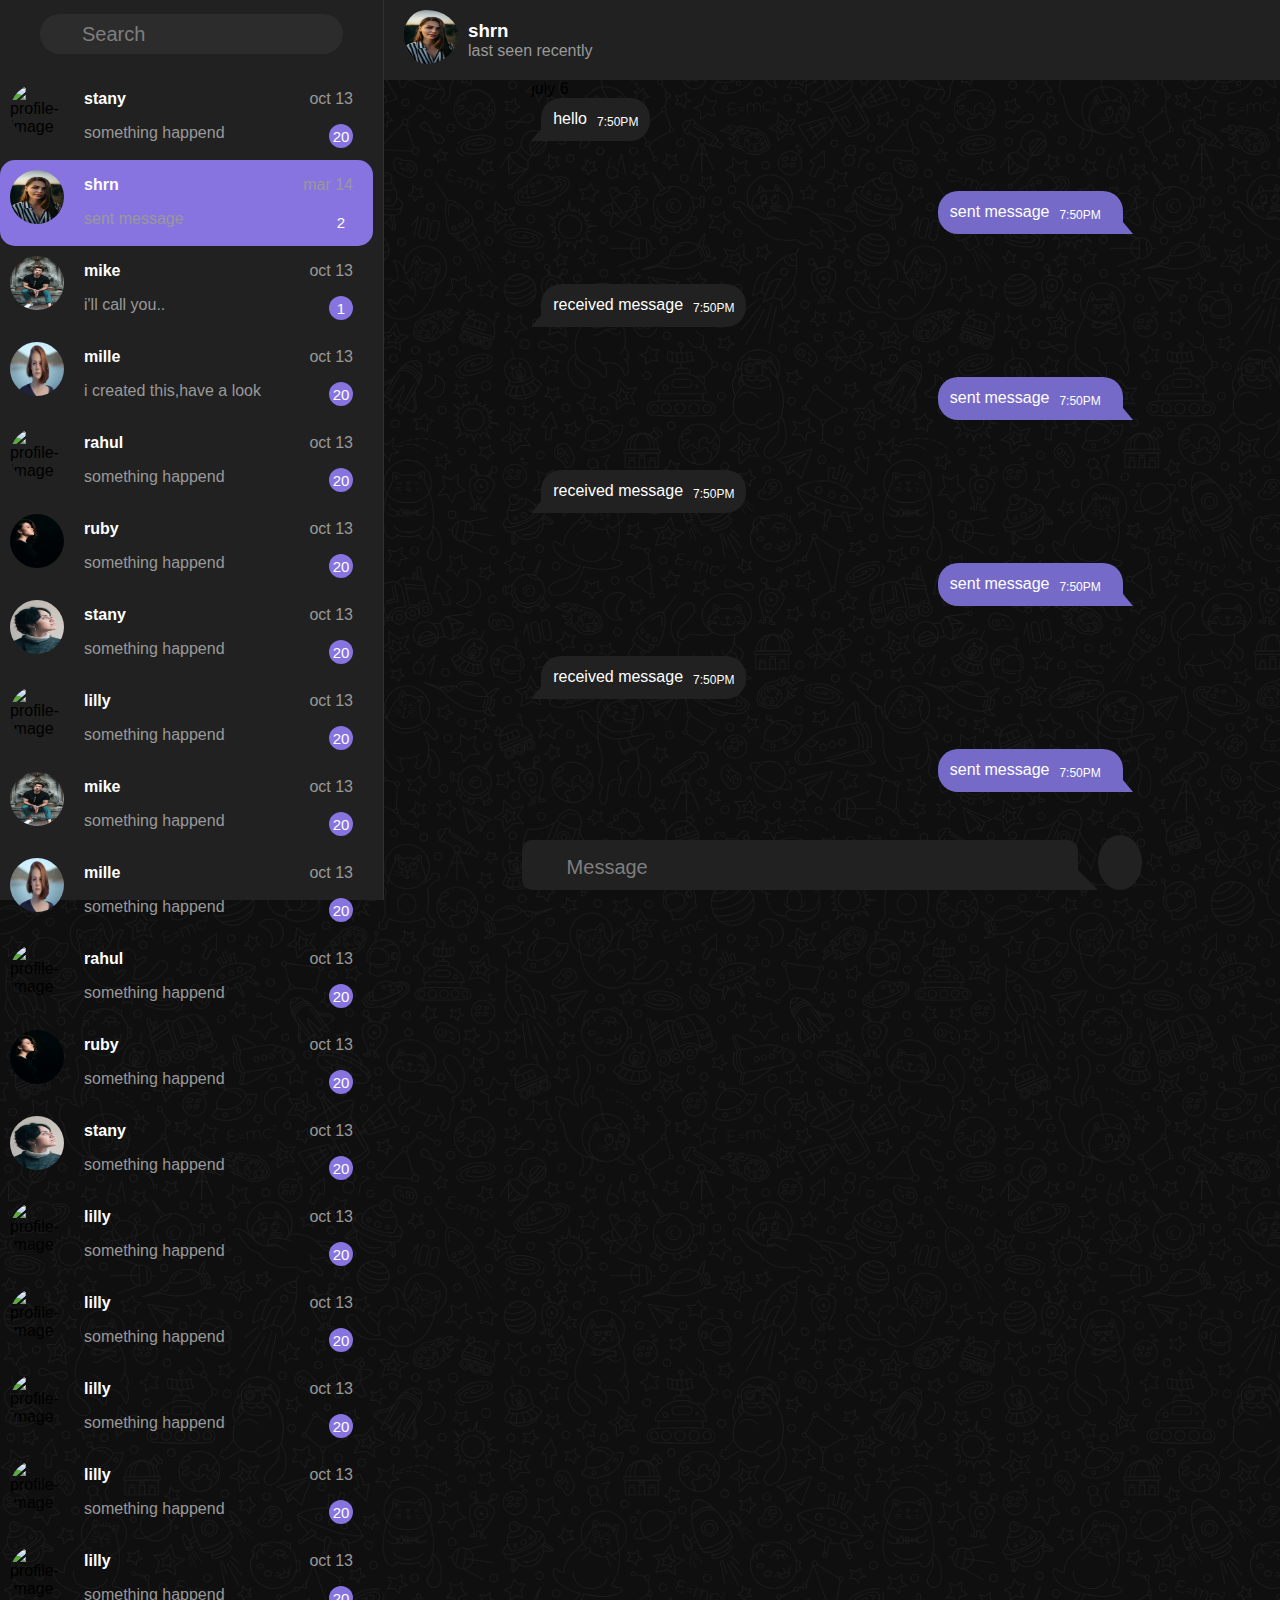
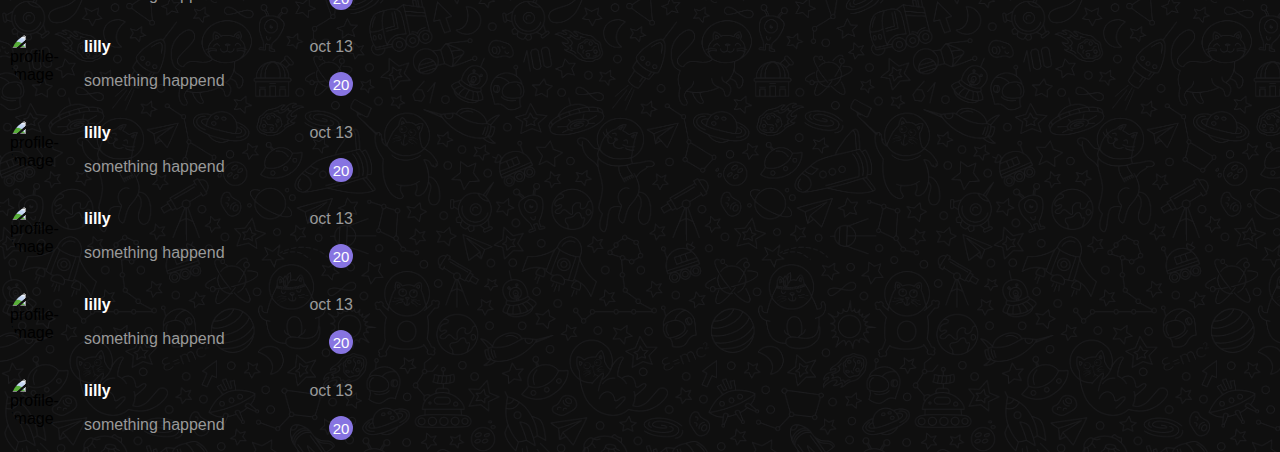
==== commit 9ae7f8e0: "changed content and added selected state" ====
--- a/index.html
+++ b/index.html
@@ -20,293 +20,294 @@
        
         <div class="chats">
             <div class="chat">
-                <img class="avatar" src="/images/lilly.jpg" alt="profile-image">
-                <div class="info">
-                    <div class="chatname-time">
-                        <h3 class="full-name">lilly</h3>
-                        <span class="time"> oct 13</span>
-                    </div>
-                    <div class="subtitle">
-                        <p class="lastmessage">something happend</p>
-                        <div class="count">20</div>
-                    </div>
-                </div>       
-            </div>
-            <div class="chat">
-                <img class="avatar" src="/images/lilly.jpg" alt="profile-image">
-                <div class="info">
-                    <div class="chatname-time">
-                        <h3 class="full-name">lilly</h3>
-                        <span class="time"> oct 13</span>
-                    </div>
-                    <div class="subtitle">
-                        <p class="lastmessage">something happend</p>
-                        <div class="count">20</div>
-                    </div>
-                </div>       
-            </div>
-            <div class="chat">
-                <img class="avatar" src="/images/lilly.jpg" alt="profile-image">
-                <div class="info">
-                    <div class="chatname-time">
-                        <h3 class="full-name">lilly</h3>
-                        <span class="time"> oct 13</span>
-                    </div>
-                    <div class="subtitle">
-                        <p class="lastmessage">something happend</p>
-                        <div class="count">20</div>
-                    </div>
-                </div>       
-            </div>
-            <div class="chat">
-                <img class="avatar" src="/images/lilly.jpg" alt="profile-image">
-                <div class="info">
-                    <div class="chatname-time">
-                        <h3 class="full-name">lilly</h3>
-                        <span class="time"> oct 13</span>
-                    </div>
-                    <div class="subtitle">
-                        <p class="lastmessage">something happend</p>
-                        <div class="count">20</div>
-                    </div>
-                </div>       
-            </div>
-            <div class="chat">
-                <img class="avatar" src="/images/lilly.jpg" alt="profile-image">
-                <div class="info">
-                    <div class="chatname-time">
-                        <h3 class="full-name">lilly</h3>
-                        <span class="time"> oct 13</span>
-                    </div>
-                    <div class="subtitle">
-                        <p class="lastmessage">something happend</p>
-                        <div class="count">20</div>
-                    </div>
-                </div>       
-            </div>
-            <div class="chat">
-                <img class="avatar" src="/images/lilly.jpg" alt="profile-image">
-                <div class="info">
-                    <div class="chatname-time">
-                        <h3 class="full-name">lilly</h3>
-                        <span class="time"> oct 13</span>
-                    </div>
-                    <div class="subtitle">
-                        <p class="lastmessage">something happend</p>
-                        <div class="count">20</div>
-                    </div>
-                </div>       
-            </div>
-            <div class="chat">
-                <img class="avatar" src="/images/lilly.jpg" alt="profile-image">
-                <div class="info">
-                    <div class="chatname-time">
-                        <h3 class="full-name">lilly</h3>
-                        <span class="time"> oct 13</span>
-                    </div>
-                    <div class="subtitle">
-                        <p class="lastmessage">something happend</p>
-                        <div class="count">20</div>
-                    </div>
-                </div>       
-            </div>
-            <div class="chat">
-                <img class="avatar" src="/images/lilly.jpg" alt="profile-image">
-                <div class="info">
-                    <div class="chatname-time">
-                        <h3 class="full-name">lilly</h3>
-                        <span class="time"> oct 13</span>
-                    </div>
-                    <div class="subtitle">
-                        <p class="lastmessage">something happend</p>
-                        <div class="count">20</div>
-                    </div>
-                </div>       
-            </div>
-            <div class="chat">
-                <img class="avatar" src="/images/lilly.jpg" alt="profile-image">
-                <div class="info">
-                    <div class="chatname-time">
-                        <h3 class="full-name">lilly</h3>
-                        <span class="time"> oct 13</span>
-                    </div>
-                    <div class="subtitle">
-                        <p class="lastmessage">something happend</p>
-                        <div class="count">20</div>
-                    </div>
-                </div>       
-            </div>
-            <div class="chat">
-                <img class="avatar" src="/images/lilly.jpg" alt="profile-image">
-                <div class="info">
-                    <div class="chatname-time">
-                        <h3 class="full-name">lilly</h3>
-                        <span class="time"> oct 13</span>
-                    </div>
-                    <div class="subtitle">
-                        <p class="lastmessage">something happend</p>
-                        <div class="count">20</div>
-                    </div>
-                </div>       
-            </div>
-            <div class="chat">
-                <img class="avatar" src="/images/lilly.jpg" alt="profile-image">
-                <div class="info">
-                    <div class="chatname-time">
-                        <h3 class="full-name">lilly</h3>
-                        <span class="time"> oct 13</span>
-                    </div>
-                    <div class="subtitle">
-                        <p class="lastmessage">something happend</p>
-                        <div class="count">20</div>
-                    </div>
-                </div>       
-            </div>
-            <div class="chat">
-                <img class="avatar" src="/images/lilly.jpg" alt="profile-image">
-                <div class="info">
-                    <div class="chatname-time">
-                        <h3 class="full-name">lilly</h3>
-                        <span class="time"> oct 13</span>
-                    </div>
-                    <div class="subtitle">
-                        <p class="lastmessage">something happend</p>
-                        <div class="count">20</div>
-                    </div>
-                </div>       
-            </div>
-            <div class="chat">
-                <img class="avatar" src="/images/lilly.jpg" alt="profile-image">
-                <div class="info">
-                    <div class="chatname-time">
-                        <h3 class="full-name">lilly</h3>
-                        <span class="time"> oct 13</span>
-                    </div>
-                    <div class="subtitle">
-                        <p class="lastmessage">something happend</p>
-                        <div class="count">20</div>
-                    </div>
-                </div>       
-            </div>
-            <div class="chat">
-                <img class="avatar" src="/images/lilly.jpg" alt="profile-image">
-                <div class="info">
-                    <div class="chatname-time">
-                        <h3 class="full-name">lilly</h3>
-                        <span class="time"> oct 13</span>
-                    </div>
-                    <div class="subtitle">
-                        <p class="lastmessage">something happend</p>
-                        <div class="count">20</div>
-                    </div>
-                </div>       
-            </div>
-            <div class="chat">
-                <img class="avatar" src="/images/lilly.jpg" alt="profile-image">
-                <div class="info">
-                    <div class="chatname-time">
-                        <h3 class="full-name">lilly</h3>
-                        <span class="time"> oct 13</span>
-                    </div>
-                    <div class="subtitle">
-                        <p class="lastmessage">something happend</p>
-                        <div class="count">20</div>
-                    </div>
-                </div>       
-            </div>
-            <div class="chat">
-                <img class="avatar" src="/images/lilly.jpg" alt="profile-image">
-                <div class="info">
-                    <div class="chatname-time">
-                        <h3 class="full-name">lilly</h3>
-                        <span class="time"> oct 13</span>
-                    </div>
-                    <div class="subtitle">
-                        <p class="lastmessage">something happend</p>
-                        <div class="count">20</div>
-                    </div>
-                </div>       
-            </div>
-            <div class="chat">
-                <img class="avatar" src="/images/lilly.jpg" alt="profile-image">
-                <div class="info">
-                    <div class="chatname-time">
-                        <h3 class="full-name">lilly</h3>
-                        <span class="time"> oct 13</span>
-                    </div>
-                    <div class="subtitle">
-                        <p class="lastmessage">something happend</p>
-                        <div class="count">20</div>
-                    </div>
-                </div>       
-            </div>
-            <div class="chat">
-                <img class="avatar" src="/images/lilly.jpg" alt="profile-image">
-                <div class="info">
-                    <div class="chatname-time">
-                        <h3 class="full-name">lilly</h3>
-                        <span class="time"> oct 13</span>
-                    </div>
-                    <div class="subtitle">
-                        <p class="lastmessage">something happend</p>
-                        <div class="count">20</div>
-                    </div>
-                </div>       
-            </div>
-            <div class="chat">
-                <img class="avatar" src="/images/lilly.jpg" alt="profile-image">
-                <div class="info">
-                    <div class="chatname-time">
-                        <h3 class="full-name">lilly</h3>
-                        <span class="time"> oct 13</span>
-                    </div>
-                    <div class="subtitle">
-                        <p class="lastmessage">something happend</p>
-                        <div class="count">20</div>
-                    </div>
-                </div>       
-            </div>
-            <div class="chat">
-                <img class="avatar" src="/images/lilly.jpg" alt="profile-image">
-                <div class="info">
-                    <div class="chatname-time">
-                        <h3 class="full-name">lilly</h3>
-                        <span class="time"> oct 13</span>
-                    </div>
-                    <div class="subtitle">
-                        <p class="lastmessage">something happend</p>
-                        <div class="count">20</div>
-                    </div>
-                </div>       
-            </div>
-            <div class="chat">
-                <img class="avatar" src="/images/lilly.jpg" alt="profile-image">
-                <div class="info">
-                    <div class="chatname-time">
-                        <h3 class="full-name">lilly</h3>
-                        <span class="time"> oct 13</span>
-                    </div>
-                    <div class="subtitle">
-                        <p class="lastmessage">something happend</p>
-                        <div class="count">20</div>
-                    </div>
-                </div>       
-            </div>
-            <div class="chat">
-                <img class="avatar" src="/images/lilly.jpg" alt="profile-image">
-                <div class="info">
-                    <div class="chatname-time">
-                        <h3 class="full-name">lilly</h3>
-                        <span class="time"> oct 13</span>
-                    </div>
-                    <div class="subtitle">
-                        <p class="lastmessage">something happend</p>
-                        <div class="count">20</div>
-                    </div>
-                </div>       
-            </div>
-            <div class="chat">
-                <img class="avatar" src="/images/lilly.jpg" alt="profile-image">
+                <img class="avatar" src="./images/lilly.jpg" alt="profile-image">
+                <div class="info">
+                    <div class="chatname-time">
+                        <h3 class="full-name">stany</h3>
+                        <span class="time"> oct 13</span>
+                    </div>
+                    <div class="subtitle">
+                        <p class="lastmessage">something happend</p>
+                        <div class="count">20</div>
+                    </div>
+                </div>       
+            </div>
+            <div class="chat opened-chat">
+                <img class="avatar" src="./images/shrn.jpg" alt="profile-image">
+                <div class="info">
+                    <div class="chatname-time">
+                        <h3 class="full-name">shrn</h3>
+                        <span class="time"> mar 14</span>
+                    </div>
+                    <div class="subtitle">
+                        <p class="lastmessage">sent message</p>
+                        <div class="count">2</div>
+                    </div>
+                </div>       
+            </div>
+            <div class="chat">
+                <img class="avatar" src="./images/mike.jpg" alt="profile-image">
+                <div class="info">
+                    <div class="chatname-time">
+                        <h3 class="full-name">mike</h3>
+                        <span class="time"> oct 13</span>
+                    </div>
+                    <div class="subtitle">
+                        <p class="lastmessage">i'll call you..</p>
+                        <div class="count">1</div>
+                    </div>
+                </div>       
+            </div>
+            <div class="chat">
+                <img class="avatar" src="./images/mille.jpg" alt="profile-image">
+                <div class="info">
+                    <div class="chatname-time">
+                        <h3 class="full-name">mille</h3>
+                        <span class="time"> oct 13</span>
+                    </div>
+                    <div class="subtitle">
+                        <p class="lastmessage">i created this,have a look</p>
+                        <div class="count">20</div>
+                    </div>
+                </div>       
+            </div>
+            <div class="chat">
+                <img class="avatar" src="./images/rahul.jpg" alt="profile-image">
+                <div class="info">
+                    <div class="chatname-time">
+                        <h3 class="full-name">rahul</h3>
+                        <span class="time"> oct 13</span>
+                    </div>
+                    <div class="subtitle">
+                        <p class="lastmessage">something happend</p>
+                        <div class="count">20</div>
+                    </div>
+                </div>       
+            </div>
+            <div class="chat">
+                <img class="avatar" src="./images/ruby.jpg" alt="profile-image">
+                <div class="info">
+                    <div class="chatname-time">
+                        <h3 class="full-name">ruby</h3>
+                        <span class="time"> oct 13</span>
+                    </div>
+                    <div class="subtitle">
+                        <p class="lastmessage">something happend</p>
+                        <div class="count">20</div>
+                    </div>
+                </div>       
+            </div>
+            <div class="chat">
+                <img class="avatar" src="./images/stany.jpg" alt="profile-image">
+                <div class="info">
+                    <div class="chatname-time">
+                        <h3 class="full-name">stany</h3>
+                        <span class="time"> oct 13</span>
+                    </div>
+                    <div class="subtitle">
+                        <p class="lastmessage">something happend</p>
+                        <div class="count">20</div>
+                    </div>
+                </div>       
+            </div>
+            
+            <div class="chat">
+                <img class="avatar" src="./images/lilly.jpg" alt="profile-image">
+                <div class="info">
+                    <div class="chatname-time">
+                        <h3 class="full-name">lilly</h3>
+                        <span class="time"> oct 13</span>
+                    </div>
+                    <div class="subtitle">
+                        <p class="lastmessage">something happend</p>
+                        <div class="count">20</div>
+                    </div>
+                </div>       
+            </div>
+            <div class="chat">
+                <img class="avatar" src="./images/mike.jpg" alt="profile-image">
+                <div class="info">
+                    <div class="chatname-time">
+                        <h3 class="full-name">mike</h3>
+                        <span class="time"> oct 13</span>
+                    </div>
+                    <div class="subtitle">
+                        <p class="lastmessage">something happend</p>
+                        <div class="count">20</div>
+                    </div>
+                </div>       
+            </div>
+            <div class="chat">
+                <img class="avatar" src="./images/mille.jpg" alt="profile-image">
+                <div class="info">
+                    <div class="chatname-time">
+                        <h3 class="full-name">mille</h3>
+                        <span class="time"> oct 13</span>
+                    </div>
+                    <div class="subtitle">
+                        <p class="lastmessage">something happend</p>
+                        <div class="count">20</div>
+                    </div>
+                </div>       
+            </div>
+            <div class="chat">
+                <img class="avatar" src="./images/rahul.jpg" alt="profile-image">
+                <div class="info">
+                    <div class="chatname-time">
+                        <h3 class="full-name">rahul</h3>
+                        <span class="time"> oct 13</span>
+                    </div>
+                    <div class="subtitle">
+                        <p class="lastmessage">something happend</p>
+                        <div class="count">20</div>
+                    </div>
+                </div>       
+            </div>
+            <div class="chat">
+                <img class="avatar" src="./images/ruby.jpg" alt="profile-image">
+                <div class="info">
+                    <div class="chatname-time">
+                        <h3 class="full-name">ruby</h3>
+                        <span class="time"> oct 13</span>
+                    </div>
+                    <div class="subtitle">
+                        <p class="lastmessage">something happend</p>
+                        <div class="count">20</div>
+                    </div>
+                </div>       
+            </div>
+            <div class="chat">
+                <img class="avatar" src="./images/stany.jpg" alt="profile-image">
+                <div class="info">
+                    <div class="chatname-time">
+                        <h3 class="full-name">stany</h3>
+                        <span class="time"> oct 13</span>
+                    </div>
+                    <div class="subtitle">
+                        <p class="lastmessage">something happend</p>
+                        <div class="count">20</div>
+                    </div>
+                </div>       
+            </div>
+            <div class="chat">
+                <img class="avatar" src="./images/lilly.jpg" alt="profile-image">
+                <div class="info">
+                    <div class="chatname-time">
+                        <h3 class="full-name">lilly</h3>
+                        <span class="time"> oct 13</span>
+                    </div>
+                    <div class="subtitle">
+                        <p class="lastmessage">something happend</p>
+                        <div class="count">20</div>
+                    </div>
+                </div>       
+            </div>
+            <div class="chat">
+                <img class="avatar" src="./images/lilly.jpg" alt="profile-image">
+                <div class="info">
+                    <div class="chatname-time">
+                        <h3 class="full-name">lilly</h3>
+                        <span class="time"> oct 13</span>
+                    </div>
+                    <div class="subtitle">
+                        <p class="lastmessage">something happend</p>
+                        <div class="count">20</div>
+                    </div>
+                </div>       
+            </div>
+            <div class="chat">
+                <img class="avatar" src="./images/lilly.jpg" alt="profile-image">
+                <div class="info">
+                    <div class="chatname-time">
+                        <h3 class="full-name">lilly</h3>
+                        <span class="time"> oct 13</span>
+                    </div>
+                    <div class="subtitle">
+                        <p class="lastmessage">something happend</p>
+                        <div class="count">20</div>
+                    </div>
+                </div>       
+            </div>
+            <div class="chat">
+                <img class="avatar" src="./images/lilly.jpg" alt="profile-image">
+                <div class="info">
+                    <div class="chatname-time">
+                        <h3 class="full-name">lilly</h3>
+                        <span class="time"> oct 13</span>
+                    </div>
+                    <div class="subtitle">
+                        <p class="lastmessage">something happend</p>
+                        <div class="count">20</div>
+                    </div>
+                </div>       
+            </div>
+            <div class="chat">
+                <img class="avatar" src="./images/lilly.jpg" alt="profile-image">
+                <div class="info">
+                    <div class="chatname-time">
+                        <h3 class="full-name">lilly</h3>
+                        <span class="time"> oct 13</span>
+                    </div>
+                    <div class="subtitle">
+                        <p class="lastmessage">something happend</p>
+                        <div class="count">20</div>
+                    </div>
+                </div>       
+            </div>
+            <div class="chat">
+                <img class="avatar" src="./images/lilly.jpg" alt="profile-image">
+                <div class="info">
+                    <div class="chatname-time">
+                        <h3 class="full-name">lilly</h3>
+                        <span class="time"> oct 13</span>
+                    </div>
+                    <div class="subtitle">
+                        <p class="lastmessage">something happend</p>
+                        <div class="count">20</div>
+                    </div>
+                </div>       
+            </div>
+            <div class="chat">
+                <img class="avatar" src="./images/lilly.jpg" alt="profile-image">
+                <div class="info">
+                    <div class="chatname-time">
+                        <h3 class="full-name">lilly</h3>
+                        <span class="time"> oct 13</span>
+                    </div>
+                    <div class="subtitle">
+                        <p class="lastmessage">something happend</p>
+                        <div class="count">20</div>
+                    </div>
+                </div>       
+            </div>
+            <div class="chat">
+                <img class="avatar" src="./images/lilly.jpg" alt="profile-image">
+                <div class="info">
+                    <div class="chatname-time">
+                        <h3 class="full-name">lilly</h3>
+                        <span class="time"> oct 13</span>
+                    </div>
+                    <div class="subtitle">
+                        <p class="lastmessage">something happend</p>
+                        <div class="count">20</div>
+                    </div>
+                </div>       
+            </div>
+            <div class="chat">
+                <img class="avatar" src="./images/lilly.jpg" alt="profile-image">
+                <div class="info">
+                    <div class="chatname-time">
+                        <h3 class="full-name">lilly</h3>
+                        <span class="time"> oct 13</span>
+                    </div>
+                    <div class="subtitle">
+                        <p class="lastmessage">something happend</p>
+                        <div class="count">20</div>
+                    </div>
+                </div>       
+            </div>
+            <div class="chat">
+                <img class="avatar" src="./images/lilly.jpg" alt="profile-image">
                 <div class="info">
                     <div class="chatname-time">
                         <h3 class="full-name">lilly</h3>
@@ -325,7 +326,7 @@
 
     <div class="chat-box">
         <div class="chat-info">
-            <img class="user-image" src="images/stany.jpg" alt="profile-image">
+            <img class="user-image" src="images/shrn.jpg" alt="profile-image">
             <div class="user-info">
                 <h3 class="user-name">shrn</h3>
                 <p class="last-seen">last seen recently</p>
--- a/styles.css
+++ b/styles.css
@@ -253,7 +253,7 @@
     outline: none;
 }
 .microphone-emoji{
-    display: flex;
+    display: flex !important;
     justify-content: center;
     align-items: center;
     height: 55px;
--- a/chats.css
+++ b/chats.css
@@ -39,14 +39,14 @@
     width: 100%;
 }
 .chat:hover{
-    background-color: #8774e1;
+    background-color: #4c4c4c;
 }
 .chat{
    width: calc(100% - 10px);
     border-radius: 15px;
-    padding: 0;
-    position: relative;
-    left: 5px;
+    
+    padding-bottom: 12px;
+
 }
 
 .time{
@@ -103,4 +103,7 @@
     /* overflow-y: scroll; */
     margin: 0;
 }
+.opened-chat{
+    background-color: #8774e1;
+}
 
